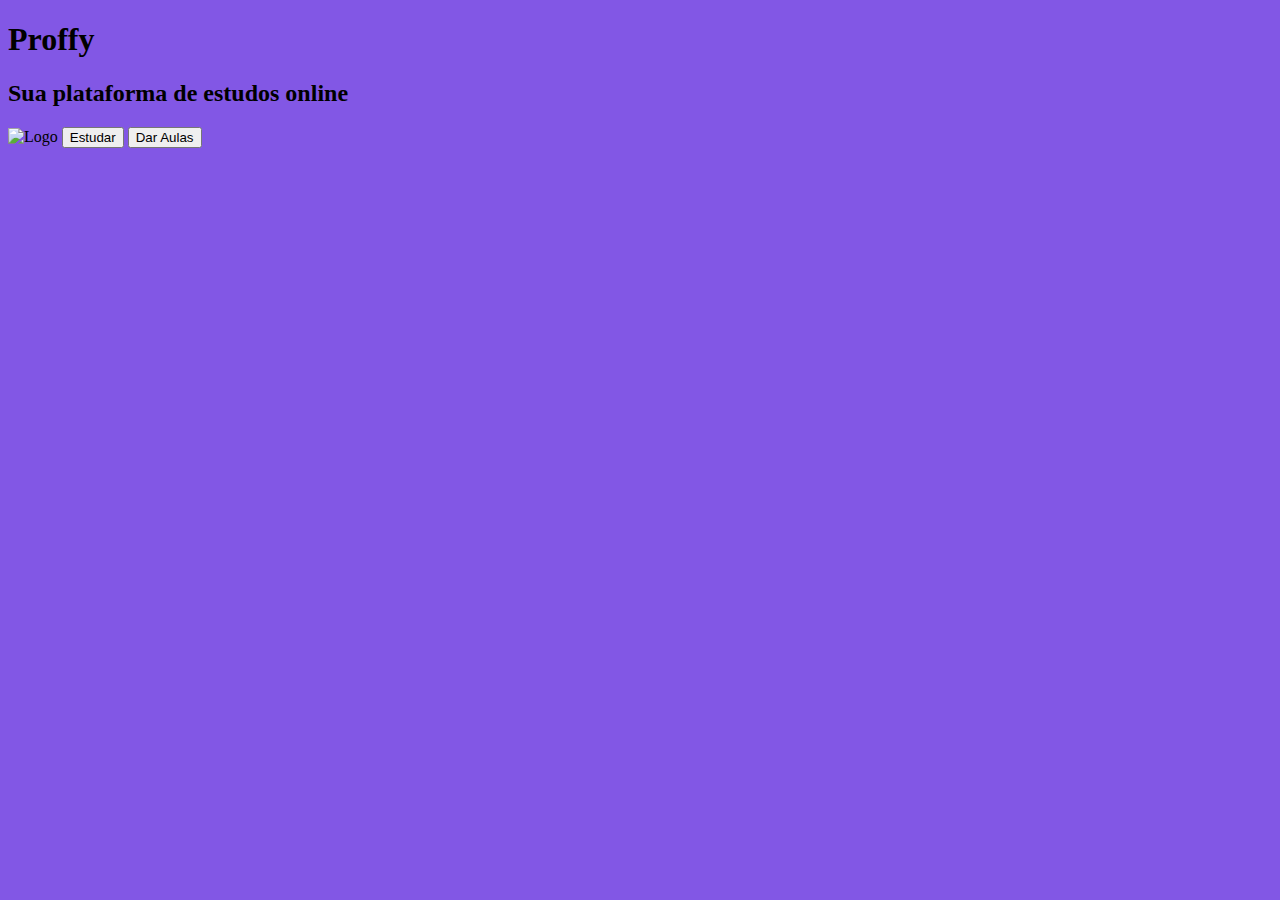
==== index.html @ 647b1b0e "inicio" ====
<!DOCTYPE html>
<html lang="pt_br">

<head>
    <meta charset="UTF-8">
    <meta name="viewport" content="width=device-width, initial-scale=1.0">
    <title>Proffy | sua plataforma de estudos online</title>
    <link rel="stylesheet" href="style.css">
</head>

<body>
    <h1>Proffy</h1>
    <h2>Sua plataforma de estudos online</h2>
    <img src="" alt="Logo">
    <button>Estudar</button>
    <button>Dar Aulas</button>

</body>

</html>
---- style.css ----
body {
    background-color: #8257e5;
}
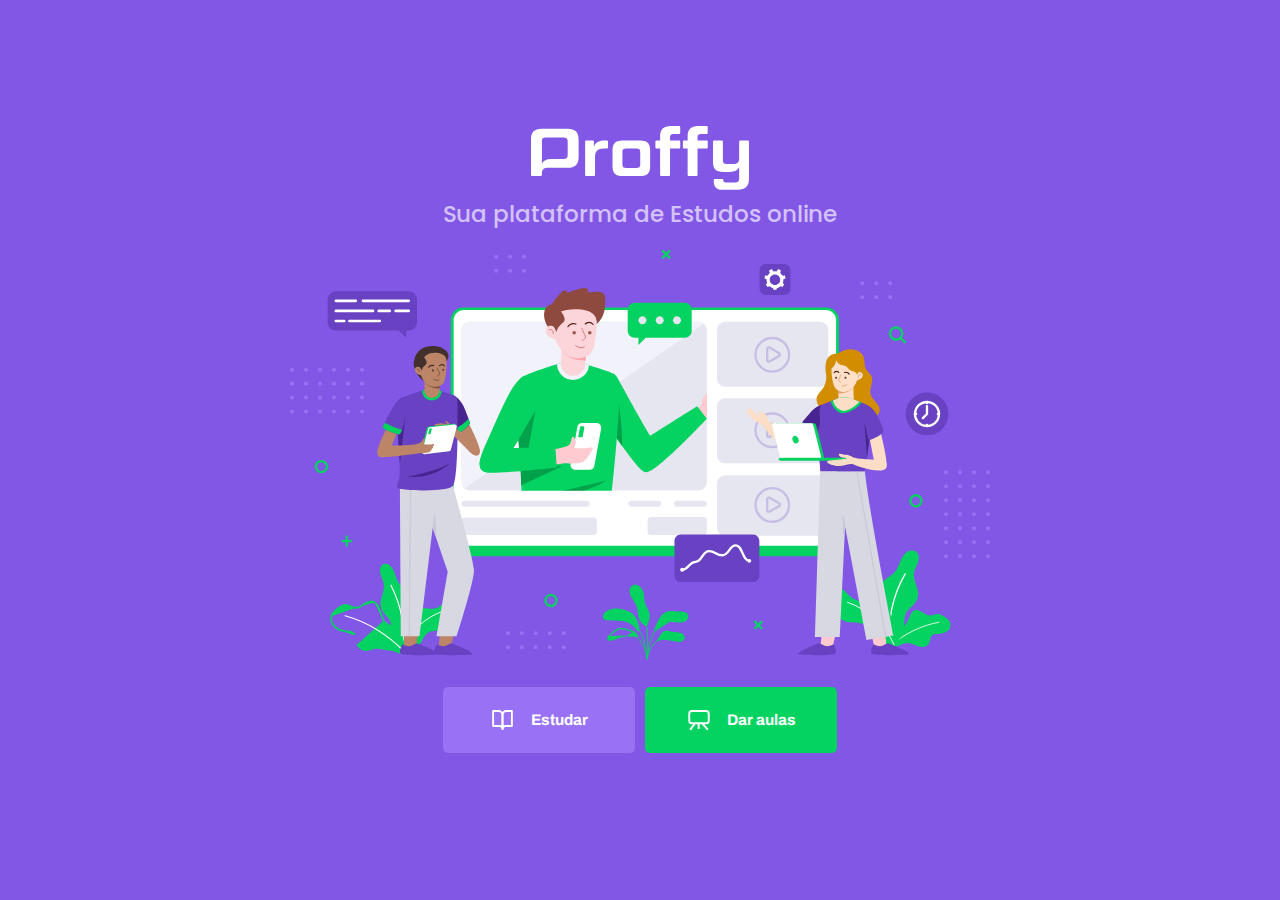
==== commit ba1a392a: "dia 2 40mim/Buttons" ====
--- a/index.html
+++ b/index.html
@@ -5,15 +5,29 @@
     <meta charset="UTF-8">
     <meta name="viewport" content="width=device-width, initial-scale=1.0">
     <title>Proffy | sua plataforma de estudos online</title>
-    <link rel="stylesheet" href="style.css">
+    <link rel="stylesheet" href="./styles/main.css">
+    <link rel="stylesheet" href="./styles/partials/page-landing.css">
+    <link href="https://fonts.googleapis.com/css2?family=Archivo:wght@400;700&amp;family=Poppins:wght@400;600&amp;display=swap" rel="stylesheet">
 </head>
 
-<body>
-    <h1>Proffy</h1>
-    <h2>Sua plataforma de estudos online</h2>
-    <img src="" alt="Logo">
-    <button>Estudar</button>
-    <button>Dar Aulas</button>
+<body id="page-landing">
+    <div id="container">
+        <div class="logo-container">
+            <img src="./images/logo.svg" alt="Proffy">
+            <h2>Sua plataforma de Estudos online</h2>
+        </div>
+        <img class="hero-image" src="/images/landing.svg" alt="Plataforma de Estudos">
+
+        <div class="buttons-container">
+            <a class="study" href="/study.html">
+                <img src="/images/icons/study.svg" alt="Estudar"> Estudar
+            </a>
+            <a class="give-classes" href="/give-classses.html">
+                <img src="/images/icons/give-classes.svg" alt="Dar aulas"> Dar aulas
+            </a>
+        </div>
+
+    </div>
 
 </body>
 
--- a/styles/main.css
+++ b/styles/main.css
@@ -0,0 +1,52 @@
+:root {
+    --color-background: #F0F0F7;
+    --color-primary-lighter: #9871F5;
+    --color-primary-light: #916BEA;
+    --color-primary: #8257E5;
+    --color-primary-dark: #774DD6;
+    --color-primary-darker: #6842c2;
+    --color-secondary: #04D361;
+    --color-secondary-dark: #04BF58;
+    --color-title-in-primary: #FFFFFF;
+    --color-text-in-primary: #D4C2FF;
+    --color-text-title: #32264D;
+    --color-text-complement: #9C98A6;
+    --color-text-base: #6A6180;
+    --color-line-in-white: #E6E6F0;
+    --color-input-background: #F8F8FC;
+    --color-button-text: #FFFFFF;
+    --color-box-base: #FFFFFF;
+    --color-box-footer: #FAFAFC;
+    --color-small-info: #C1BCCC;
+    font-size: 60%;
+    /* controle das medidas rem */
+}
+
+body {
+    height: 100vh;
+    background-color: var(--color-background);
+    display: flex;
+    align-items: center;
+    justify-content: center;
+}
+
+* {
+    margin: 0;
+    padding: 0;
+    box-sizing: border-box;
+}
+
+body,
+input,
+button,
+textarea {
+    font-weight: 500;
+    font-family: Poppins;
+    font-size: 1.6rem;
+    color: var(--color-text-base)
+}
+
+#container {
+    width: 90vw;
+    max-width: 700px;
+}--- a/styles/partials/page-landing.css
+++ b/styles/partials/page-landing.css
@@ -0,0 +1,74 @@
+:root {
+    font-size: 40%;
+}
+
+#page-landing {
+    background: var(--color-primary);
+}
+
+#page-landing #container {
+    color: var(--color-text-in-primary);
+}
+
+.logo-container img {
+    height: 10rem;
+}
+
+.logo-container {
+    text-align: center;
+    margin-bottom: 3.2rem;
+}
+
+.logo-container h2 {
+    font-weight: 500;
+    font-size: 3.6rem;
+    line-height: 4.6rem;
+    margin-top: 0.8rem;
+}
+
+.hero-image {
+    width: 100%;
+}
+
+.buttons-container {
+    display: flex;
+    justify-content: center;
+    margin: 3.2rem 0;
+}
+
+.buttons-container a {
+    width: 30rem;
+    height: 10.4rem;
+    background-color: brown;
+    border-radius: 0.8rem;
+    margin-right: 1.6rem;
+    font: 700 2.4rem Archivo;
+    display: flex;
+    align-items: center;
+    justify-content: center;
+    text-decoration: none;
+    transition: background 1s;
+    color: var(--color-button-text);
+}
+
+.buttons-container a img {
+    width: 4rem;
+    margin-right: 2.4rem;
+}
+
+.buttons-container a.study {
+    background: var(--color-primary-lighter);
+}
+
+.buttons-container a.study:hover {
+    background: var(--color-primary-light);
+}
+
+.buttons-container a.give-classes {
+    background: var(--color-secondary);
+    margin-right: 0;
+}
+
+.buttons-container a.give-classes:hover {
+    background: var(--color-secondary-dark);
+}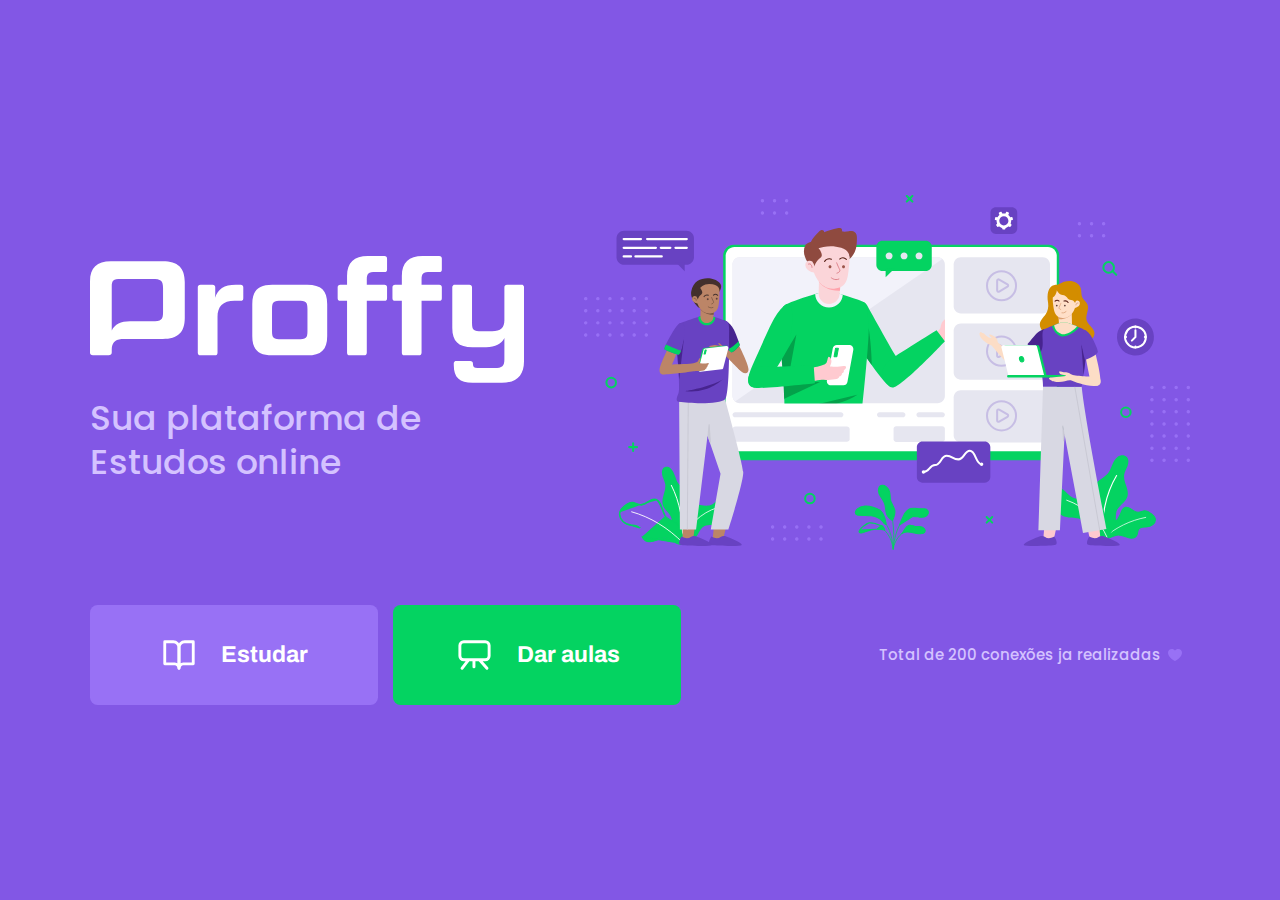
==== commit 67800fd5: "pagina 2" ====
--- a/index.html
+++ b/index.html
@@ -26,6 +26,10 @@
                 <img src="/images/icons/give-classes.svg" alt="Dar aulas"> Dar aulas
             </a>
         </div>
+        <p class="total-connections">
+            Total de 200 conexões ja realizadas
+            <img src="/images/icons/purple-heart.svg" alt="Coração roxo">
+        </p>
 
     </div>
 
--- a/styles/main.css
+++ b/styles/main.css
@@ -49,4 +49,10 @@
 #container {
     width: 90vw;
     max-width: 700px;
+}
+
+@media (min-width:700px) {
+    :root {
+        font-size: 60%;
+    }
 }--- a/styles/partials/page-landing.css
+++ b/styles/partials/page-landing.css
@@ -1,22 +1,13 @@
-:root {
-    font-size: 40%;
-}
-
 #page-landing {
-    background: var(--color-primary);
+    background-color: var(--color-primary);
 }
 
 #page-landing #container {
-    color: var(--color-text-in-primary);
+    color: var(--color-text-in-primary)
 }
 
 .logo-container img {
     height: 10rem;
-}
-
-.logo-container {
-    text-align: center;
-    margin-bottom: 3.2rem;
 }
 
 .logo-container h2 {
@@ -24,6 +15,11 @@
     font-size: 3.6rem;
     line-height: 4.6rem;
     margin-top: 0.8rem;
+}
+
+.logo-container {
+    text-align: center;
+    margin: 3.2rem;
 }
 
 .hero-image {
@@ -39,16 +35,15 @@
 .buttons-container a {
     width: 30rem;
     height: 10.4rem;
-    background-color: brown;
     border-radius: 0.8rem;
+    color: var(--color-button-text);
     margin-right: 1.6rem;
     font: 700 2.4rem Archivo;
     display: flex;
     align-items: center;
     justify-content: center;
     text-decoration: none;
-    transition: background 1s;
-    color: var(--color-button-text);
+    transition: background .2s;
 }
 
 .buttons-container a img {
@@ -71,4 +66,59 @@
 
 .buttons-container a.give-classes:hover {
     background: var(--color-secondary-dark);
+}
+
+.total-connections {
+    font-size: 1.8rem;
+    display: flex;
+    justify-content: center;
+    align-items: center;
+}
+
+.total-connections img {
+    margin: 0.8rem;
+}
+
+@media(max-width:699px) {
+    :root {
+        font-size: 40%;
+    }
+}
+
+@media (min-width: 1100px) {
+    #page-landing #container {
+        max-width: 1100px;
+        display: grid;
+        grid-template-columns: 2fr 1fr 2fr;
+        grid-template-rows: 350px 1fr;
+        grid-template-areas: "proffy image image""button button texting";
+        gap: 60px;
+    }
+
+    .logo-container {
+        grid-area: proffy;
+        text-align: initial;
+        align-self: center;
+        margin: 0;
+    }
+
+    .logo-container img {
+        height: 127px;
+    }
+
+    .hero-image {
+        grid-area: image;
+    }
+
+    .buttons-container {
+        grid-area: button;
+        justify-content: flex-start;
+        margin: 0;
+    }
+
+    .total-connections {
+        grid-area: texting;
+        justify-self: end;
+        font-size: 15px;
+    }
 }